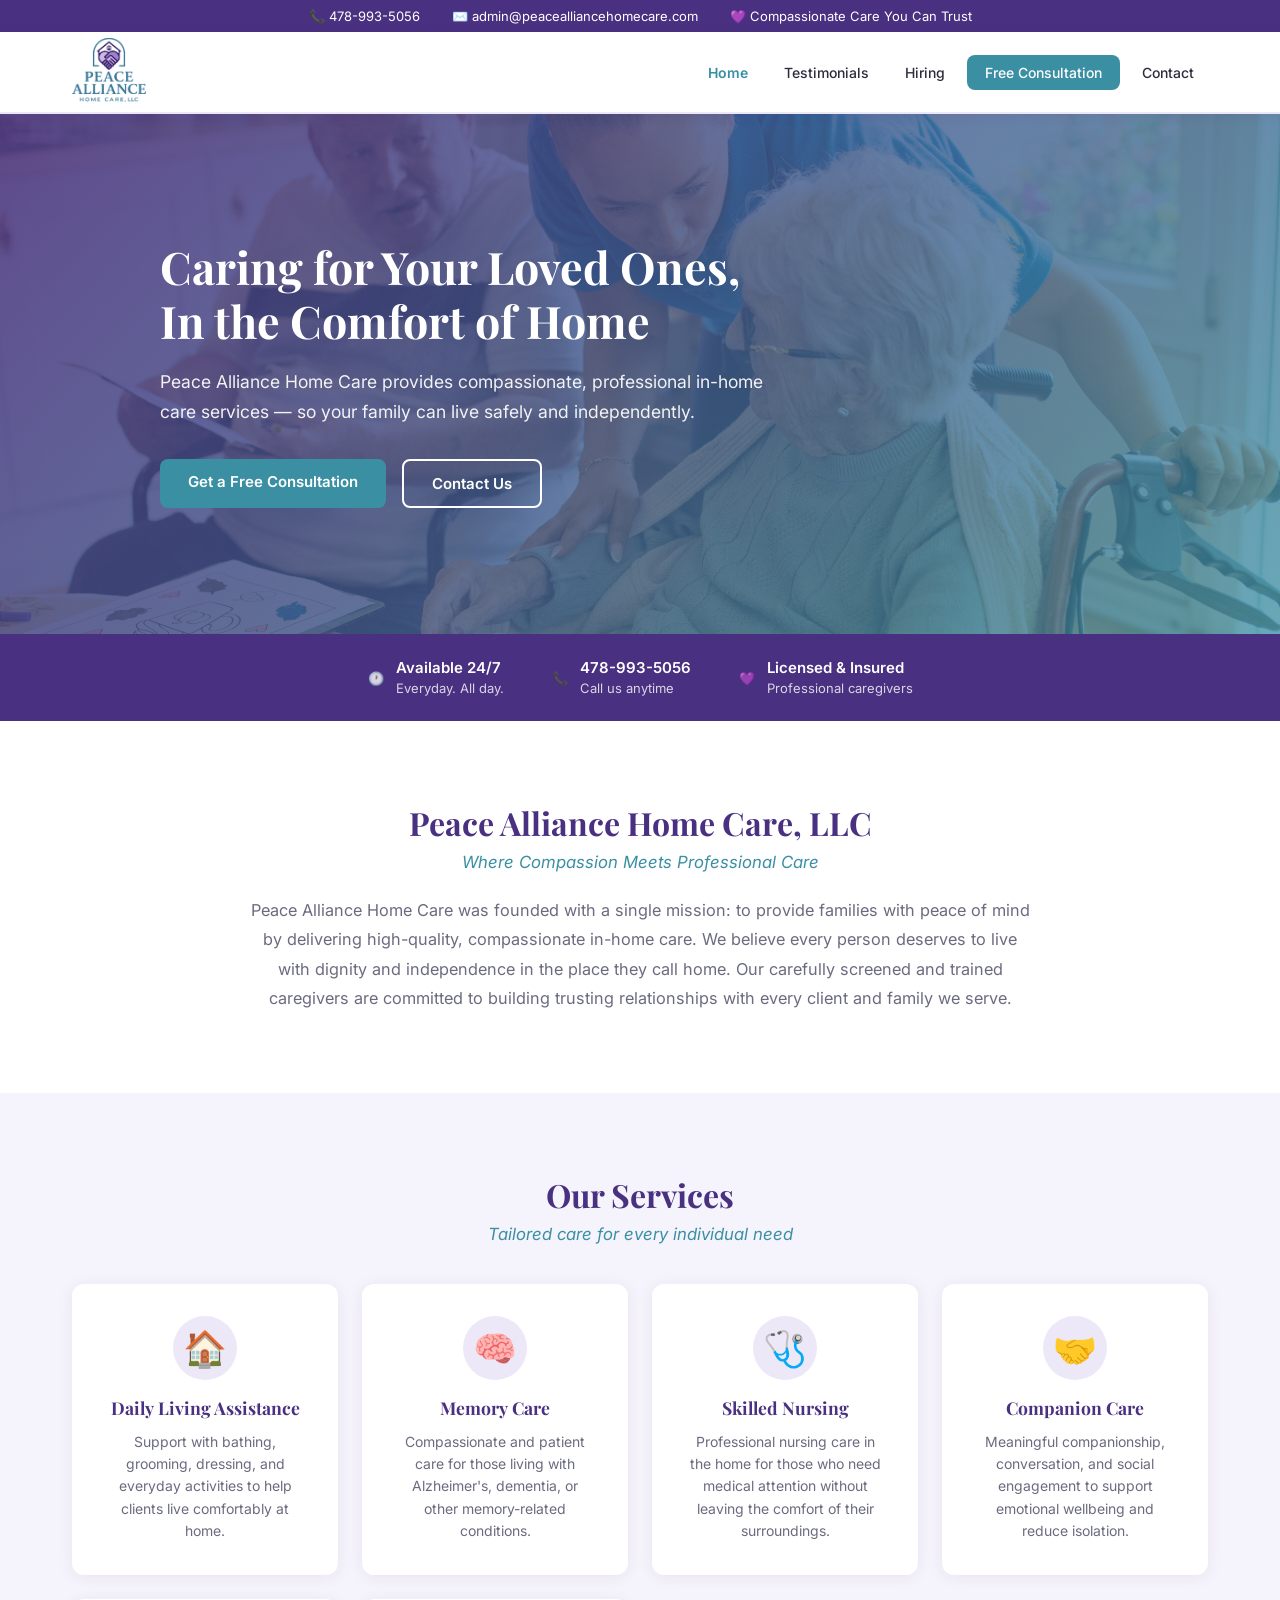
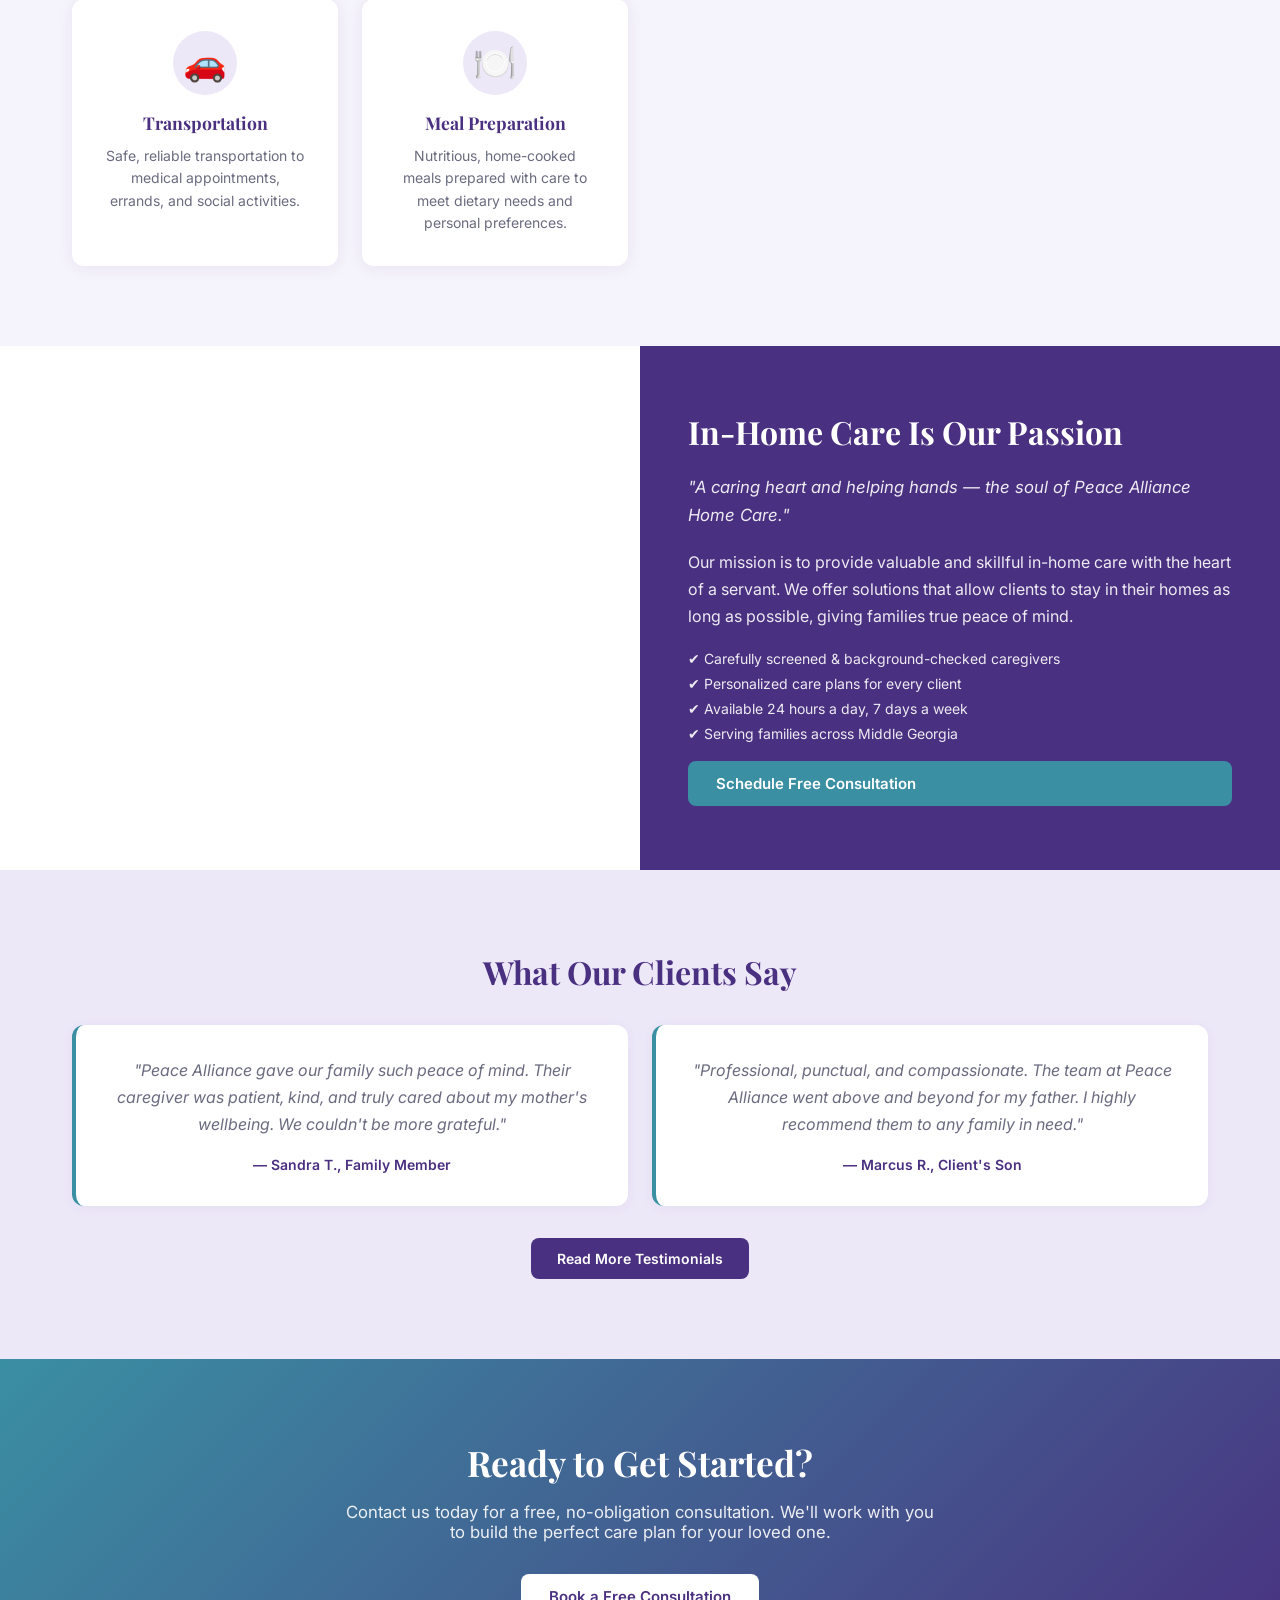
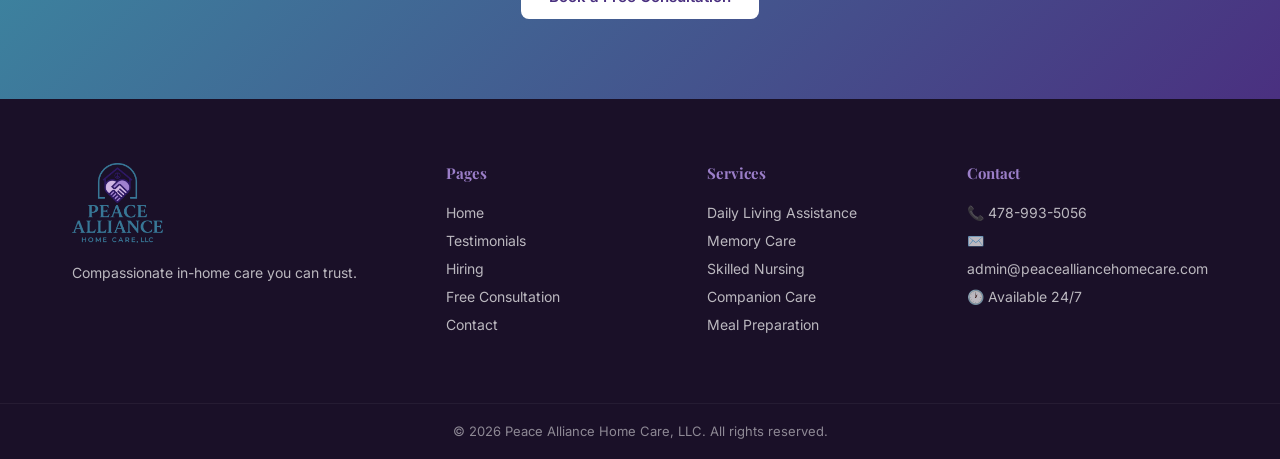
==== v1.html @ 39a07803 "Mobile-ready v2 with hamburger menu and responsive layout" ====
<!DOCTYPE html>
<html lang="en">
<head>
  <meta charset="UTF-8" />
  <meta name="viewport" content="width=device-width, initial-scale=1.0" />
  <title>Peace Alliance Home Care, LLC</title>
  <link rel="stylesheet" href="style.css" />
  <link href="https://fonts.googleapis.com/css2?family=Playfair+Display:wght@400;600;700&family=Inter:wght@300;400;500;600&display=swap" rel="stylesheet" />
</head>
<body>

  <!-- TOP BAR -->
  <div class="topbar">
    <div class="topbar-inner">
      <span>📞 478-993-5056</span>
      <span>✉️ admin@peacealliancehomecare.com</span>
      <span>💜 Compassionate Care You Can Trust</span>
    </div>
  </div>

  <!-- HEADER / NAV -->
  <header>
    <div class="header-inner">
      <div class="logo-wrap">
        <img src="logo.png" alt="Peace Alliance Home Care Logo" />
      </div>
      <nav>
        <a href="#" class="nav-link active" data-page="home">Home</a>
        <a href="#" class="nav-link" data-page="testimonials">Testimonials</a>
        <a href="#" class="nav-link" data-page="hiring">Hiring</a>
        <a href="#" class="nav-link cta-nav" data-page="consultation">Free Consultation</a>
        <a href="#" class="nav-link" data-page="contact">Contact</a>
      </nav>
    </div>
  </header>

  <!-- ═══════════════ HOME PAGE ═══════════════ -->
  <main id="page-home" class="page active">

    <!-- HERO SLIDESHOW -->
    <section class="hero">
      <div class="hero-slides">
        <div class="hero-slide active" style="background-image: url('hero1.jpg')"></div>
        <div class="hero-slide" style="background-image: url('hero2.jpg')"></div>
      </div>
      <div class="hero-overlay"></div>
      <div class="hero-content">
        <h1>Caring for Your Loved Ones,<br/>In the Comfort of Home</h1>
        <p>Peace Alliance Home Care provides compassionate, professional in-home care services — so your family can live safely and independently.</p>
        <div class="hero-btns">
          <a href="#" class="btn-primary" data-page="consultation">Get a Free Consultation</a>
          <a href="#" class="btn-outline" data-page="contact">Contact Us</a>
        </div>
      </div>
    </section>

    <!-- TRUST BAR -->
    <section class="trust-bar">
      <div class="trust-item">
        <span class="trust-icon">🕐</span>
        <div>
          <strong>Available 24/7</strong>
          <span>Everyday. All day.</span>
        </div>
      </div>
      <div class="trust-item">
        <span class="trust-icon">📞</span>
        <div>
          <strong>478-993-5056</strong>
          <span>Call us anytime</span>
        </div>
      </div>
      <div class="trust-item">
        <span class="trust-icon">💜</span>
        <div>
          <strong>Licensed & Insured</strong>
          <span>Professional caregivers</span>
        </div>
      </div>
    </section>

    <!-- ABOUT -->
    <section class="about-section">
      <div class="container">
        <h2>Peace Alliance Home Care, LLC</h2>
        <p class="subtitle">Where Compassion Meets Professional Care</p>
        <p class="about-text">Peace Alliance Home Care was founded with a single mission: to provide families with peace of mind by delivering high-quality, compassionate in-home care. We believe every person deserves to live with dignity and independence in the place they call home. Our carefully screened and trained caregivers are committed to building trusting relationships with every client and family we serve.</p>
      </div>
    </section>

    <!-- SERVICES -->
    <section class="services-section">
      <div class="container">
        <h2>Our Services</h2>
        <p class="subtitle">Tailored care for every individual need</p>
        <div class="services-grid">
          <div class="service-card">
            <div class="service-icon">🏠</div>
            <h3>Daily Living Assistance</h3>
            <p>Support with bathing, grooming, dressing, and everyday activities to help clients live comfortably at home.</p>
          </div>
          <div class="service-card">
            <div class="service-icon">🧠</div>
            <h3>Memory Care</h3>
            <p>Compassionate and patient care for those living with Alzheimer's, dementia, or other memory-related conditions.</p>
          </div>
          <div class="service-card">
            <div class="service-icon">🩺</div>
            <h3>Skilled Nursing</h3>
            <p>Professional nursing care in the home for those who need medical attention without leaving the comfort of their surroundings.</p>
          </div>
          <div class="service-card">
            <div class="service-icon">🤝</div>
            <h3>Companion Care</h3>
            <p>Meaningful companionship, conversation, and social engagement to support emotional wellbeing and reduce isolation.</p>
          </div>
          <div class="service-card">
            <div class="service-icon">🚗</div>
            <h3>Transportation</h3>
            <p>Safe, reliable transportation to medical appointments, errands, and social activities.</p>
          </div>
          <div class="service-card">
            <div class="service-icon">🍽️</div>
            <h3>Meal Preparation</h3>
            <p>Nutritious, home-cooked meals prepared with care to meet dietary needs and personal preferences.</p>
          </div>
        </div>
      </div>
    </section>

    <!-- SPLIT SECTION -->
    <section class="split-section">
      <div class="split-image"></div>
      <div class="split-content">
        <h2>In-Home Care Is Our Passion</h2>
        <p class="italic-tagline">"A caring heart and helping hands — the soul of Peace Alliance Home Care."</p>
        <p>Our mission is to provide valuable and skillful in-home care with the heart of a servant. We offer solutions that allow clients to stay in their homes as long as possible, giving families true peace of mind.</p>
        <ul class="check-list">
          <li>✔ Carefully screened & background-checked caregivers</li>
          <li>✔ Personalized care plans for every client</li>
          <li>✔ Available 24 hours a day, 7 days a week</li>
          <li>✔ Serving families across Middle Georgia</li>
        </ul>
        <a href="#" class="btn-primary" data-page="consultation">Schedule Free Consultation</a>
      </div>
    </section>

    <!-- TESTIMONIAL PREVIEW -->
    <section class="testimonial-preview">
      <div class="container">
        <h2>What Our Clients Say</h2>
        <div class="testimonial-cards">
          <div class="t-card">
            <p>"Peace Alliance gave our family such peace of mind. Their caregiver was patient, kind, and truly cared about my mother's wellbeing. We couldn't be more grateful."</p>
            <span>— Sandra T., Family Member</span>
          </div>
          <div class="t-card">
            <p>"Professional, punctual, and compassionate. The team at Peace Alliance went above and beyond for my father. I highly recommend them to any family in need."</p>
            <span>— Marcus R., Client's Son</span>
          </div>
        </div>
        <a href="#" class="btn-secondary" data-page="testimonials">Read More Testimonials</a>
      </div>
    </section>

    <!-- BOTTOM CTA -->
    <section class="cta-section">
      <div class="container">
        <h2>Ready to Get Started?</h2>
        <p>Contact us today for a free, no-obligation consultation. We'll work with you to build the perfect care plan for your loved one.</p>
        <a href="#" class="btn-primary" data-page="consultation">Book a Free Consultation</a>
      </div>
    </section>

  </main>

  <!-- ═══════════════ TESTIMONIALS PAGE ═══════════════ -->
  <main id="page-testimonials" class="page">
    <section class="page-hero">
      <h1>What Our Clients Say</h1>
      <p>Real stories from families we've had the honor of serving.</p>
    </section>
    <section class="container testimonials-page">
      <div class="t-grid">
        <div class="t-card-lg">
          <div class="stars">★★★★★</div>
          <p>"From the very first call, Peace Alliance made us feel heard and supported. Their caregiver became like family to us. Our mom was treated with such dignity and respect every single day."</p>
          <span>— Sandra T., Atlanta, GA</span>
        </div>
        <div class="t-card-lg">
          <div class="stars">★★★★★</div>
          <p>"I was nervous about hiring in-home care for my father, but Peace Alliance made the transition seamless. Professional, compassionate, and always on time. I can't recommend them enough."</p>
          <span>— Marcus R., Macon, GA</span>
        </div>
        <div class="t-card-lg">
          <div class="stars">★★★★★</div>
          <p>"The staff genuinely cared about my grandmother's happiness — not just her physical needs. She actually looked forward to her caregiver's visits. That says everything."</p>
          <span>— Denise W., Warner Robins, GA</span>
        </div>
        <div class="t-card-lg">
          <div class="stars">★★★★★</div>
          <p>"Peace Alliance stepped in during a really difficult time for our family. They were flexible, understanding, and incredibly professional. True angels in this field."</p>
          <span>— James & Patricia H., Milledgeville, GA</span>
        </div>
        <div class="t-card-lg">
          <div class="stars">★★★★★</div>
          <p>"Outstanding service from start to finish. The intake process was smooth and they matched us with a caregiver who was a perfect fit for my uncle's personality and needs."</p>
          <span>— Tanya M., Byron, GA</span>
        </div>
        <div class="t-card-lg">
          <div class="stars">★★★★★</div>
          <p>"I've used other home care agencies before and Peace Alliance is in a league of their own. The attention to detail, the follow-up, the care — it's second to none."</p>
          <span>— Robert K., Perry, GA</span>
        </div>
      </div>
      <div style="text-align:center; margin-top: 3rem;">
        <a href="#" class="btn-primary" data-page="consultation">Book a Free Consultation</a>
      </div>
    </section>
  </main>

  <!-- ═══════════════ HIRING PAGE ═══════════════ -->
  <main id="page-hiring" class="page">
    <section class="page-hero">
      <h1>Join Our Team</h1>
      <p>Make a difference every day. Build a career with purpose.</p>
    </section>
    <section class="container hiring-page">
      <div class="hiring-intro">
        <h2>Why Work at Peace Alliance Home Care?</h2>
        <p>We're looking for compassionate, dedicated caregivers who want to make a real difference in people's lives. At Peace Alliance, you're not just an employee — you're a valued member of a family that cares deeply about its team and clients.</p>
        <div class="perks-grid">
          <div class="perk">
            <span>💰</span>
            <h4>Competitive Pay</h4>
            <p>We offer competitive wages that reflect the important work you do.</p>
          </div>
          <div class="perk">
            <span>📅</span>
            <h4>Flexible Scheduling</h4>
            <p>Full-time, part-time, and weekend shifts available to fit your lifestyle.</p>
          </div>
          <div class="perk">
            <span>📚</span>
            <h4>Training & Growth</h4>
            <p>Ongoing training and professional development opportunities.</p>
          </div>
          <div class="perk">
            <span>🤝</span>
            <h4>Supportive Team</h4>
            <p>A management team that listens, supports, and values you.</p>
          </div>
        </div>
      </div>

      <div class="job-listings">
        <h2>Open Positions</h2>
        <div class="job-card">
          <div class="job-info">
            <h3>Certified Nursing Assistant (CNA)</h3>
            <span class="job-tag">Full-Time / Part-Time</span>
            <span class="job-tag">Middle Georgia</span>
          </div>
          <p>Support clients with daily living activities, personal care, and companionship under the supervision of a registered nurse.</p>
          <a href="#" class="btn-primary" data-page="contact">Apply Now</a>
        </div>
        <div class="job-card">
          <div class="job-info">
            <h3>Personal Care Aide (PCA)</h3>
            <span class="job-tag">Full-Time / Part-Time</span>
            <span class="job-tag">Middle Georgia</span>
          </div>
          <p>Assist clients with grooming, bathing, meal prep, light housekeeping, and transportation to appointments.</p>
          <a href="#" class="btn-primary" data-page="contact">Apply Now</a>
        </div>
        <div class="job-card">
          <div class="job-info">
            <h3>Companion Caregiver</h3>
            <span class="job-tag">Flexible Hours</span>
            <span class="job-tag">Middle Georgia</span>
          </div>
          <p>Provide social engagement, light assistance, and meaningful companionship to clients living alone or with family.</p>
          <a href="#" class="btn-primary" data-page="contact">Apply Now</a>
        </div>
      </div>

      <div class="hiring-cta">
        <p>Don't see your role? We're always looking for great people. Reach out at <a href="mailto:admin@peacealliancehomecare.com">admin@peacealliancehomecare.com</a></p>
      </div>
    </section>
  </main>

  <!-- ═══════════════ FREE CONSULTATION PAGE ═══════════════ -->
  <main id="page-consultation" class="page">
    <section class="page-hero">
      <h1>Free Consultation</h1>
      <p>Let's talk about how we can support your loved one — no obligation, no pressure.</p>
    </section>
    <section class="container consult-page">
      <div class="consult-layout">
        <div class="consult-info">
          <h2>What to Expect</h2>
          <p>Our free consultation is a no-pressure conversation where we listen to your family's needs and walk you through how Peace Alliance can help.</p>
          <ul class="check-list">
            <li>✔ Discuss your loved one's care needs</li>
            <li>✔ Review available services & scheduling</li>
            <li>✔ Learn about costs & insurance options</li>
            <li>✔ Get matched with the right caregiver</li>
            <li>✔ Ask any questions you may have</li>
          </ul>
          <div class="contact-callout">
            <p>📞 <strong>478-993-5056</strong></p>
            <p>✉️ <strong>admin@peacealliancehomecare.com</strong></p>
            <p>🕐 Available 24/7</p>
          </div>
        </div>
        <div class="consult-form">
          <h2>Schedule Your Consultation</h2>
          <form onsubmit="submitForm(event, 'consultation')">
            <div class="form-row">
              <div class="form-group">
                <label>Your Name *</label>
                <input type="text" placeholder="Jane Smith" required />
              </div>
              <div class="form-group">
                <label>Phone Number *</label>
                <input type="tel" placeholder="(478) 000-0000" required />
              </div>
            </div>
            <div class="form-group">
              <label>Email Address *</label>
              <input type="email" placeholder="you@email.com" required />
            </div>
            <div class="form-group">
              <label>Who needs care?</label>
              <select>
                <option>Parent</option>
                <option>Spouse / Partner</option>
                <option>Grandparent</option>
                <option>Myself</option>
                <option>Other</option>
              </select>
            </div>
            <div class="form-group">
              <label>What type of care are you looking for?</label>
              <select>
                <option>Daily Living Assistance</option>
                <option>Memory / Dementia Care</option>
                <option>Companion Care</option>
                <option>Skilled Nursing</option>
                <option>Post-Surgery Recovery</option>
                <option>Not Sure Yet</option>
              </select>
            </div>
            <div class="form-group">
              <label>Best time to reach you</label>
              <select>
                <option>Morning (8am – 12pm)</option>
                <option>Afternoon (12pm – 5pm)</option>
                <option>Evening (5pm – 8pm)</option>
                <option>Anytime</option>
              </select>
            </div>
            <div class="form-group">
              <label>Additional Notes</label>
              <textarea placeholder="Tell us more about your loved one's situation…" rows="4"></textarea>
            </div>
            <button type="submit" class="btn-primary full-width">Request My Free Consultation</button>
          </form>
        </div>
      </div>
    </section>
  </main>

  <!-- ═══════════════ CONTACT PAGE ═══════════════ -->
  <main id="page-contact" class="page">
    <section class="page-hero">
      <h1>Contact Us</h1>
      <p>We're here for your family — reach out anytime.</p>
    </section>
    <section class="container contact-page">
      <div class="contact-layout">
        <div class="contact-info">
          <h2>Get In Touch</h2>
          <div class="contact-block">
            <span class="c-icon">📞</span>
            <div>
              <strong>Phone</strong>
              <p>478-993-5056</p>
            </div>
          </div>
          <div class="contact-block">
            <span class="c-icon">✉️</span>
            <div>
              <strong>Email</strong>
              <p>admin@peacealliancehomecare.com</p>
            </div>
          </div>
          <div class="contact-block">
            <span class="c-icon">🕐</span>
            <div>
              <strong>Hours</strong>
              <p>Available 24 hours a day,<br/>7 days a week, 365 days a year</p>
            </div>
          </div>
          <div class="contact-block">
            <span class="c-icon">📍</span>
            <div>
              <strong>Service Area</strong>
              <p>Middle Georgia &amp; surrounding communities</p>
            </div>
          </div>
        </div>
        <div class="contact-form">
          <h2>Send Us a Message</h2>
          <form onsubmit="submitForm(event, 'contact')">
            <div class="form-row">
              <div class="form-group">
                <label>Name *</label>
                <input type="text" placeholder="Your full name" required />
              </div>
              <div class="form-group">
                <label>Phone</label>
                <input type="tel" placeholder="(478) 000-0000" />
              </div>
            </div>
            <div class="form-group">
              <label>Email *</label>
              <input type="email" placeholder="you@email.com" required />
            </div>
            <div class="form-group">
              <label>Subject</label>
              <select>
                <option>General Inquiry</option>
                <option>Care Services</option>
                <option>Employment / Careers</option>
                <option>Insurance & Billing</option>
                <option>Schedule a Visit</option>
              </select>
            </div>
            <div class="form-group">
              <label>Message *</label>
              <textarea placeholder="How can we help you?" rows="5" required></textarea>
            </div>
            <button type="submit" class="btn-primary full-width">Send Message</button>
          </form>
        </div>
      </div>
    </section>
  </main>

  <!-- SUCCESS TOAST -->
  <div id="toast" class="toast">Message sent! We'll be in touch soon. 💜</div>

  <!-- FOOTER -->
  <footer>
    <div class="footer-inner">
      <div class="footer-col">
        <img src="logo.png" alt="Peace Alliance Home Care" style="height:80px; margin-bottom:12px;" />
        <p>Compassionate in-home care you can trust.</p>
      </div>
      <div class="footer-col">
        <h4>Pages</h4>
        <a href="#" data-page="home">Home</a>
        <a href="#" data-page="testimonials">Testimonials</a>
        <a href="#" data-page="hiring">Hiring</a>
        <a href="#" data-page="consultation">Free Consultation</a>
        <a href="#" data-page="contact">Contact</a>
      </div>
      <div class="footer-col">
        <h4>Services</h4>
        <p>Daily Living Assistance</p>
        <p>Memory Care</p>
        <p>Skilled Nursing</p>
        <p>Companion Care</p>
        <p>Meal Preparation</p>
      </div>
      <div class="footer-col">
        <h4>Contact</h4>
        <p>📞 478-993-5056</p>
        <p>✉️ admin@peacealliancehomecare.com</p>
        <p>🕐 Available 24/7</p>
      </div>
    </div>
    <div class="footer-bottom">
      <p>© 2026 Peace Alliance Home Care, LLC. All rights reserved.</p>
    </div>
  </footer>

  <script src="app.js"></script>
</body>
</html>
---- style.css ----
/* ═══════════════════════════════════════════════
   PEACE ALLIANCE HOME CARE — Color Palette
   Teal:        #3A8FA3  (logo text)
   Deep Purple: #4A3080  (logo house/peace)
   Lavender:    #9B7EC8  (logo heart)
   Light bg:    #F5F3FB
   ═══════════════════════════════════════════════ */

* { margin: 0; padding: 0; box-sizing: border-box; }

:root {
  --teal:       #3A8FA3;
  --teal-dark:  #2C7087;
  --purple:     #4A3080;
  --lavender:   #9B7EC8;
  --lav-light:  #EDE8F8;
  --bg:         #F5F3FB;
  --white:      #FFFFFF;
  --text:       #2C2C3E;
  --text-light: #6B6B80;
}

body {
  font-family: 'Inter', sans-serif;
  color: var(--text);
  background: var(--white);
}

h1, h2, h3, h4 {
  font-family: 'Playfair Display', serif;
}

a { text-decoration: none; color: inherit; }

/* ── TOP BAR ── */
.topbar {
  background: var(--purple);
  color: white;
  font-size: 13px;
  padding: 8px 0;
}
.topbar-inner {
  max-width: 1200px;
  margin: 0 auto;
  padding: 0 2rem;
  display: flex;
  gap: 2rem;
  justify-content: center;
  flex-wrap: wrap;
}

/* ── HEADER ── */
header {
  background: white;
  border-bottom: 2px solid var(--lav-light);
  position: sticky;
  top: 0;
  z-index: 100;
  box-shadow: 0 2px 12px rgba(74,48,128,0.08);
}
.header-inner {
  max-width: 1200px;
  margin: 0 auto;
  padding: 0 2rem;
  display: flex;
  align-items: center;
  justify-content: space-between;
  height: 80px;
}
.logo-wrap img {
  height: 65px;
  object-fit: contain;
}
nav {
  display: flex;
  align-items: center;
  gap: 0.5rem;
}
.nav-link {
  padding: 8px 14px;
  font-size: 14px;
  font-weight: 500;
  color: var(--text);
  border-radius: 6px;
  transition: all 0.2s;
  cursor: pointer;
}
.nav-link:hover { color: var(--teal); background: var(--lav-light); }
.nav-link.active { color: var(--teal); font-weight: 600; }
.nav-link.cta-nav {
  background: var(--teal);
  color: white !important;
  border-radius: 8px;
  padding: 9px 18px;
}
.nav-link.cta-nav:hover { background: var(--teal-dark); }

/* ── PAGE SWITCHER ── */
.page { display: none; }
.page.active { display: block; }

/* ── BUTTONS ── */
.btn-primary {
  display: inline-block;
  background: var(--teal);
  color: white;
  padding: 13px 28px;
  border-radius: 8px;
  font-weight: 600;
  font-size: 15px;
  transition: background 0.2s;
  cursor: pointer;
  border: none;
}
.btn-primary:hover { background: var(--teal-dark); }
.btn-primary.full-width { width: 100%; text-align: center; }

.btn-outline {
  display: inline-block;
  background: transparent;
  color: white;
  padding: 13px 28px;
  border-radius: 8px;
  font-weight: 600;
  font-size: 15px;
  border: 2px solid white;
  cursor: pointer;
  transition: all 0.2s;
}
.btn-outline:hover { background: white; color: var(--teal); }

.btn-secondary {
  display: inline-block;
  background: var(--purple);
  color: white;
  padding: 12px 26px;
  border-radius: 8px;
  font-weight: 600;
  font-size: 14px;
  cursor: pointer;
  transition: background 0.2s;
}
.btn-secondary:hover { background: var(--teal); }

/* ── HERO ── */
.hero {
  position: relative;
  min-height: 520px;
  display: flex;
  align-items: center;
  overflow: hidden;
}
.hero-slides {
  position: absolute;
  inset: 0;
}
.hero-slide {
  position: absolute;
  inset: 0;
  background-size: cover;
  background-position: center;
  opacity: 0;
  transition: opacity 1.2s ease-in-out;
}
.hero-slide.active {
  opacity: 1;
}
.hero-overlay {
  position: absolute;
  inset: 0;
  background: linear-gradient(135deg, rgba(74,48,128,0.85) 0%, rgba(58,143,163,0.75) 100%);
}
.hero-content {
  position: relative;
  z-index: 2;
  max-width: 1200px;
  margin: 0 auto;
  padding: 4rem 2rem;
  color: white;
  max-width: 680px;
  margin-left: 10%;
}
.hero-content h1 {
  font-size: 2.8rem;
  line-height: 1.2;
  margin-bottom: 1.2rem;
  font-weight: 700;
}
.hero-content p {
  font-size: 1.1rem;
  line-height: 1.7;
  margin-bottom: 2rem;
  opacity: 0.92;
}
.hero-btns {
  display: flex;
  gap: 1rem;
  flex-wrap: wrap;
}

/* ── TRUST BAR ── */
.trust-bar {
  background: var(--purple);
  color: white;
  display: flex;
  justify-content: center;
  gap: 3rem;
  padding: 1.5rem 2rem;
  flex-wrap: wrap;
}
.trust-item {
  display: flex;
  align-items: center;
  gap: 12px;
}
.trust-icon { font-size: 1.6rem; }
.trust-item strong { display: block; font-size: 15px; font-weight: 600; }
.trust-item span { font-size: 13px; opacity: 0.8; }

/* ── CONTAINER ── */
.container {
  max-width: 1200px;
  margin: 0 auto;
  padding: 5rem 2rem;
}

/* ── ABOUT ── */
.about-section {
  background: white;
  text-align: center;
}
.about-section h2 { font-size: 2rem; color: var(--purple); margin-bottom: 0.5rem; }
.subtitle { color: var(--teal); font-size: 1.05rem; margin-bottom: 1.5rem; font-style: italic; }
.about-text {
  max-width: 780px;
  margin: 0 auto;
  line-height: 1.8;
  color: var(--text-light);
  font-size: 1.02rem;
}

/* ── SERVICES ── */
.services-section { background: var(--bg); }
.services-section h2 { text-align: center; font-size: 2rem; color: var(--purple); margin-bottom: 0.5rem; }
.services-section .subtitle { text-align: center; }
.services-grid {
  display: grid;
  grid-template-columns: repeat(auto-fit, minmax(260px, 1fr));
  gap: 1.5rem;
  margin-top: 2.5rem;
}
.service-card {
  background: white;
  border-radius: 12px;
  padding: 2rem;
  text-align: center;
  box-shadow: 0 2px 16px rgba(74,48,128,0.07);
  transition: transform 0.2s, box-shadow 0.2s;
}
.service-card:hover {
  transform: translateY(-4px);
  box-shadow: 0 8px 28px rgba(74,48,128,0.13);
}
.service-icon {
  font-size: 2.2rem;
  width: 64px; height: 64px;
  background: var(--lav-light);
  border-radius: 50%;
  display: flex; align-items: center; justify-content: center;
  margin: 0 auto 1rem;
}
.service-card h3 { font-size: 1.1rem; color: var(--purple); margin-bottom: 0.7rem; }
.service-card p { font-size: 14px; color: var(--text-light); line-height: 1.6; }

/* ── SPLIT SECTION ── */
.split-section {
  display: grid;
  grid-template-columns: 1fr 1fr;
  min-height: 480px;
}
.split-image {
  background: url('https://images.unsplash.com/photo-1559839734-2b71ea197ec2?w=800&q=80') center/cover no-repeat;
}
.split-content {
  background: var(--purple);
  color: white;
  padding: 4rem 3rem;
  display: flex;
  flex-direction: column;
  justify-content: center;
  gap: 1.2rem;
}
.split-content h2 { font-size: 2rem; }
.italic-tagline { font-style: italic; opacity: 0.85; font-size: 1.05rem; }
.split-content p { line-height: 1.7; opacity: 0.9; }
.check-list { list-style: none; display: flex; flex-direction: column; gap: 0.5rem; }
.check-list li { font-size: 14px; opacity: 0.9; }

/* ── TESTIMONIAL PREVIEW ── */
.testimonial-preview {
  background: var(--lav-light);
}
.testimonial-preview h2 { text-align: center; font-size: 2rem; color: var(--purple); margin-bottom: 2rem; }
.testimonial-cards {
  display: grid;
  grid-template-columns: 1fr 1fr;
  gap: 1.5rem;
  margin-bottom: 2rem;
}
.t-card {
  background: white;
  border-radius: 12px;
  padding: 2rem;
  border-left: 4px solid var(--teal);
  box-shadow: 0 2px 12px rgba(74,48,128,0.06);
}
.t-card p { font-style: italic; line-height: 1.7; color: var(--text-light); margin-bottom: 1rem; }
.t-card span { font-weight: 600; color: var(--purple); font-size: 14px; }
.testimonial-preview > .container { text-align: center; }

/* ── CTA SECTION ── */
.cta-section {
  background: linear-gradient(135deg, var(--teal) 0%, var(--purple) 100%);
  text-align: center;
  color: white;
}
.cta-section h2 { font-size: 2.2rem; margin-bottom: 1rem; }
.cta-section p { font-size: 1.05rem; opacity: 0.9; margin-bottom: 2rem; max-width: 600px; margin-left: auto; margin-right: auto; }
.cta-section .btn-primary { background: white; color: var(--purple); }
.cta-section .btn-primary:hover { background: var(--lav-light); }

/* ── PAGE HERO ── */
.page-hero {
  background: linear-gradient(135deg, var(--purple) 0%, var(--teal) 100%);
  color: white;
  text-align: center;
  padding: 5rem 2rem;
}
.page-hero h1 { font-size: 2.5rem; margin-bottom: 0.8rem; }
.page-hero p { font-size: 1.1rem; opacity: 0.88; }

/* ── TESTIMONIALS PAGE ── */
.testimonials-page { text-align: center; }
.t-grid {
  display: grid;
  grid-template-columns: repeat(auto-fit, minmax(320px, 1fr));
  gap: 1.5rem;
}
.t-card-lg {
  background: white;
  border-radius: 12px;
  padding: 2rem;
  border-top: 4px solid var(--lavender);
  box-shadow: 0 2px 16px rgba(74,48,128,0.07);
  text-align: left;
}
.stars { color: #f5a623; font-size: 1.1rem; margin-bottom: 0.8rem; }
.t-card-lg p { font-style: italic; line-height: 1.7; color: var(--text-light); margin-bottom: 1rem; }
.t-card-lg span { font-weight: 600; color: var(--purple); font-size: 14px; }

/* ── HIRING PAGE ── */
.hiring-page {}
.hiring-intro { margin-bottom: 3rem; }
.hiring-intro h2 { font-size: 1.8rem; color: var(--purple); margin-bottom: 1rem; }
.hiring-intro > p { color: var(--text-light); line-height: 1.7; max-width: 720px; margin-bottom: 2rem; }
.perks-grid {
  display: grid;
  grid-template-columns: repeat(auto-fit, minmax(200px, 1fr));
  gap: 1.5rem;
}
.perk {
  background: var(--lav-light);
  border-radius: 12px;
  padding: 1.5rem;
  text-align: center;
}
.perk span { font-size: 2rem; display: block; margin-bottom: 0.8rem; }
.perk h4 { color: var(--purple); margin-bottom: 0.5rem; }
.perk p { font-size: 14px; color: var(--text-light); line-height: 1.5; }
.job-listings h2 { font-size: 1.8rem; color: var(--purple); margin-bottom: 1.5rem; }
.job-card {
  background: white;
  border: 1px solid var(--lav-light);
  border-radius: 12px;
  padding: 1.8rem;
  margin-bottom: 1rem;
  display: flex;
  flex-direction: column;
  gap: 0.8rem;
  box-shadow: 0 2px 12px rgba(74,48,128,0.05);
}
.job-info { display: flex; align-items: center; flex-wrap: wrap; gap: 0.8rem; }
.job-info h3 { font-size: 1.2rem; color: var(--purple); flex: 1; }
.job-tag {
  background: var(--lav-light);
  color: var(--purple);
  padding: 4px 12px;
  border-radius: 20px;
  font-size: 12px;
  font-weight: 500;
}
.job-card p { color: var(--text-light); font-size: 14px; line-height: 1.6; }
.job-card .btn-primary { align-self: flex-start; }
.hiring-cta {
  margin-top: 2rem;
  padding: 1.5rem;
  background: var(--lav-light);
  border-radius: 10px;
  text-align: center;
  color: var(--text-light);
}
.hiring-cta a { color: var(--teal); font-weight: 600; }

/* ── CONSULTATION PAGE ── */
.consult-page {}
.consult-layout {
  display: grid;
  grid-template-columns: 1fr 1.2fr;
  gap: 4rem;
  align-items: start;
}
.consult-info h2 { font-size: 1.8rem; color: var(--purple); margin-bottom: 1rem; }
.consult-info p { color: var(--text-light); line-height: 1.7; margin-bottom: 1.5rem; }
.consult-info .check-list li { color: var(--text-light); }
.contact-callout {
  background: var(--lav-light);
  border-radius: 10px;
  padding: 1.5rem;
  margin-top: 1.5rem;
  display: flex;
  flex-direction: column;
  gap: 0.5rem;
}
.contact-callout p { color: var(--purple); font-size: 15px; }

/* ── FORMS ── */
.consult-form, .contact-form {
  background: white;
  border-radius: 14px;
  padding: 2.5rem;
  box-shadow: 0 4px 24px rgba(74,48,128,0.1);
}
.consult-form h2, .contact-form h2 { font-size: 1.6rem; color: var(--purple); margin-bottom: 1.5rem; }
.form-row { display: grid; grid-template-columns: 1fr 1fr; gap: 1rem; }
.form-group { margin-bottom: 1.2rem; }
.form-group label { display: block; font-size: 13px; font-weight: 600; color: var(--text); margin-bottom: 6px; }
.form-group input,
.form-group select,
.form-group textarea {
  width: 100%;
  padding: 11px 14px;
  border: 1.5px solid #ddd;
  border-radius: 8px;
  font-size: 14px;
  font-family: 'Inter', sans-serif;
  color: var(--text);
  transition: border-color 0.2s;
  background: #fafafa;
}
.form-group input:focus,
.form-group select:focus,
.form-group textarea:focus {
  outline: none;
  border-color: var(--teal);
  background: white;
}

/* ── CONTACT PAGE ── */
.contact-page {}
.contact-layout {
  display: grid;
  grid-template-columns: 1fr 1.3fr;
  gap: 4rem;
  align-items: start;
}
.contact-info h2 { font-size: 1.8rem; color: var(--purple); margin-bottom: 2rem; }
.contact-block {
  display: flex;
  gap: 1rem;
  align-items: flex-start;
  margin-bottom: 1.8rem;
}
.c-icon { font-size: 1.5rem; flex-shrink: 0; margin-top: 2px; }
.contact-block strong { display: block; color: var(--purple); font-size: 15px; margin-bottom: 4px; }
.contact-block p { color: var(--text-light); font-size: 14px; line-height: 1.5; }

/* ── FOOTER ── */
footer {
  background: #1a1028;
  color: white;
}
.footer-inner {
  max-width: 1200px;
  margin: 0 auto;
  padding: 4rem 2rem;
  display: grid;
  grid-template-columns: 1.5fr 1fr 1fr 1fr;
  gap: 2rem;
}
.footer-col h4 { color: var(--lavender); margin-bottom: 1rem; font-size: 15px; }
.footer-col p, .footer-col a { font-size: 14px; opacity: 0.7; line-height: 2; display: block; }
.footer-col a:hover { opacity: 1; color: var(--lavender); }
.footer-bottom {
  border-top: 1px solid rgba(255,255,255,0.1);
  text-align: center;
  padding: 1.2rem;
  font-size: 13px;
  opacity: 0.5;
}

/* ── TOAST ── */
.toast {
  position: fixed;
  bottom: 2rem;
  right: 2rem;
  background: var(--teal);
  color: white;
  padding: 1rem 1.5rem;
  border-radius: 10px;
  font-weight: 500;
  font-size: 15px;
  box-shadow: 0 4px 20px rgba(0,0,0,0.2);
  opacity: 0;
  transform: translateY(10px);
  transition: all 0.3s;
  pointer-events: none;
  z-index: 999;
}
.toast.show { opacity: 1; transform: translateY(0); }

/* ── RESPONSIVE ── */
@media (max-width: 768px) {
  .header-inner { flex-direction: column; height: auto; padding: 1rem; gap: 0.8rem; }
  nav { flex-wrap: wrap; justify-content: center; }
  .hero-content { margin-left: 0; }
  .hero-content h1 { font-size: 2rem; }
  .split-section { grid-template-columns: 1fr; }
  .split-image { min-height: 260px; }
  .testimonial-cards { grid-template-columns: 1fr; }
  .consult-layout, .contact-layout { grid-template-columns: 1fr; }
  .footer-inner { grid-template-columns: 1fr 1fr; }
  .form-row { grid-template-columns: 1fr; }
}
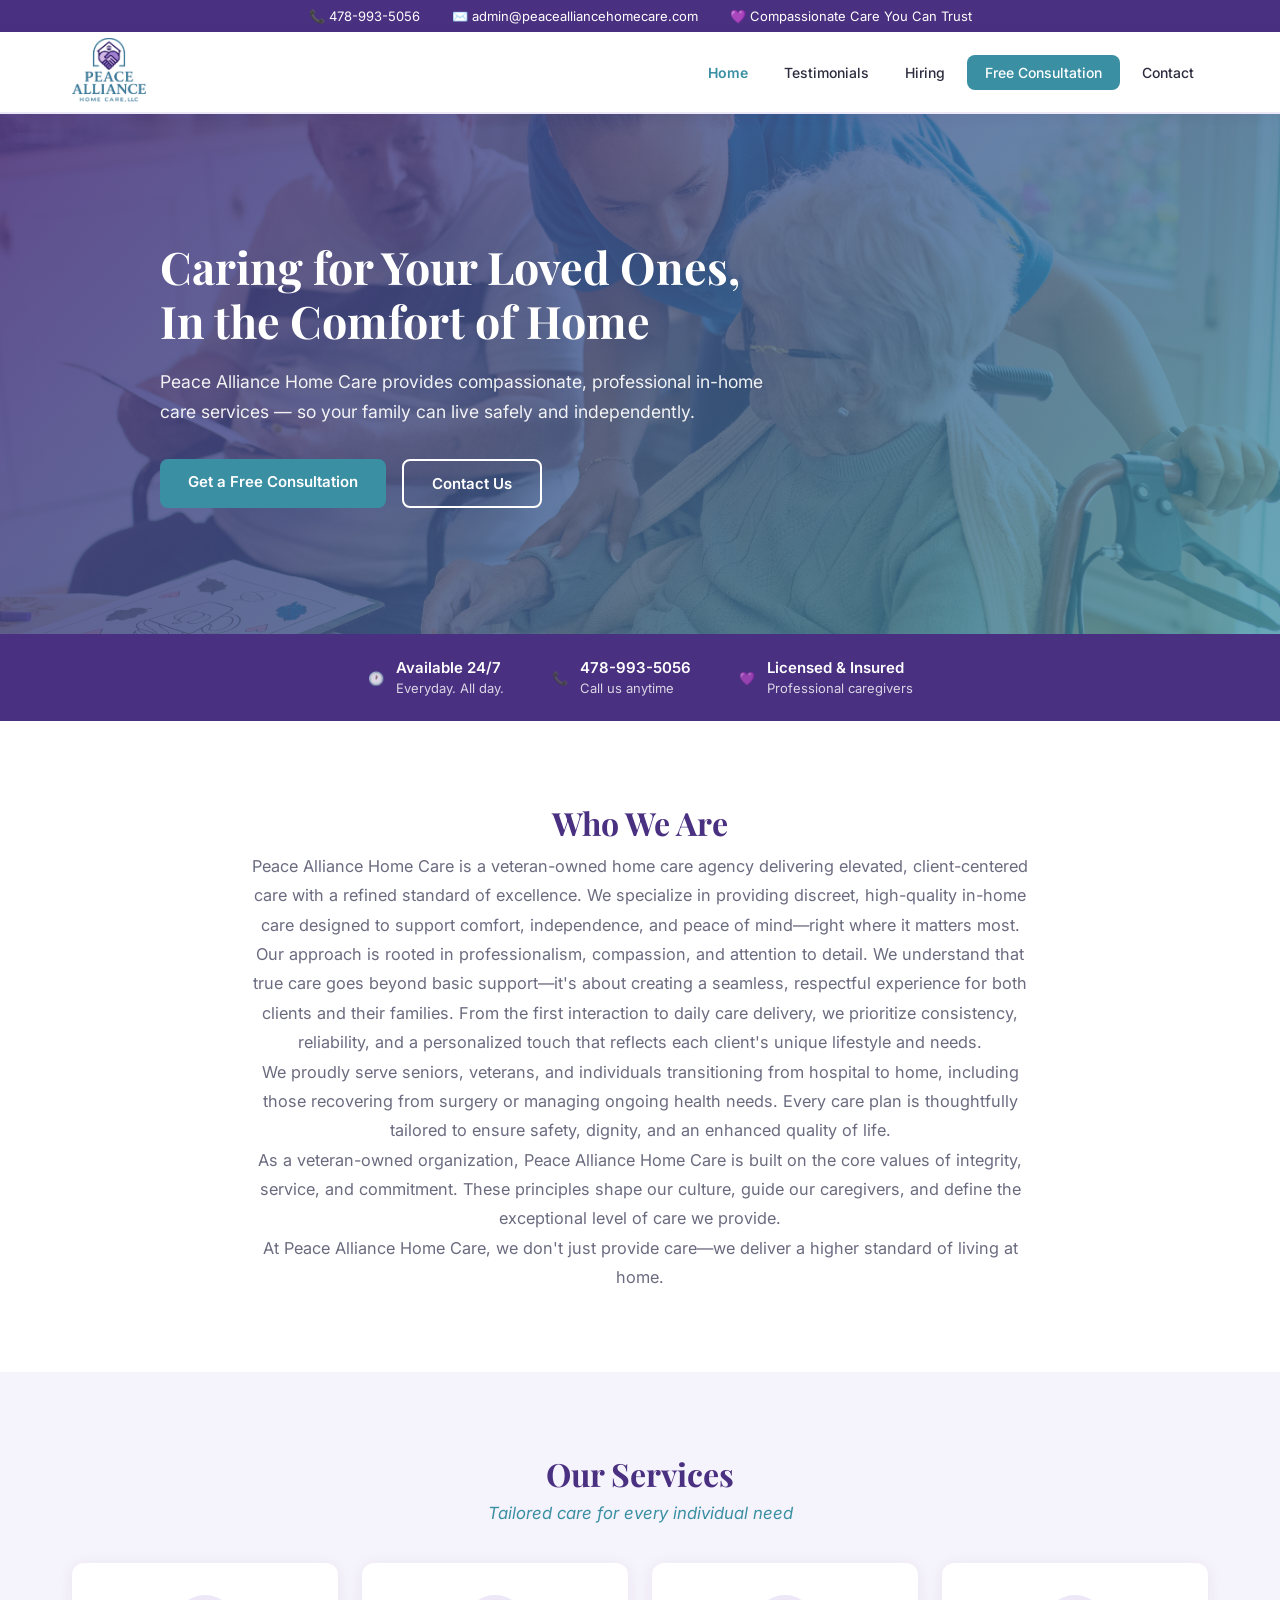
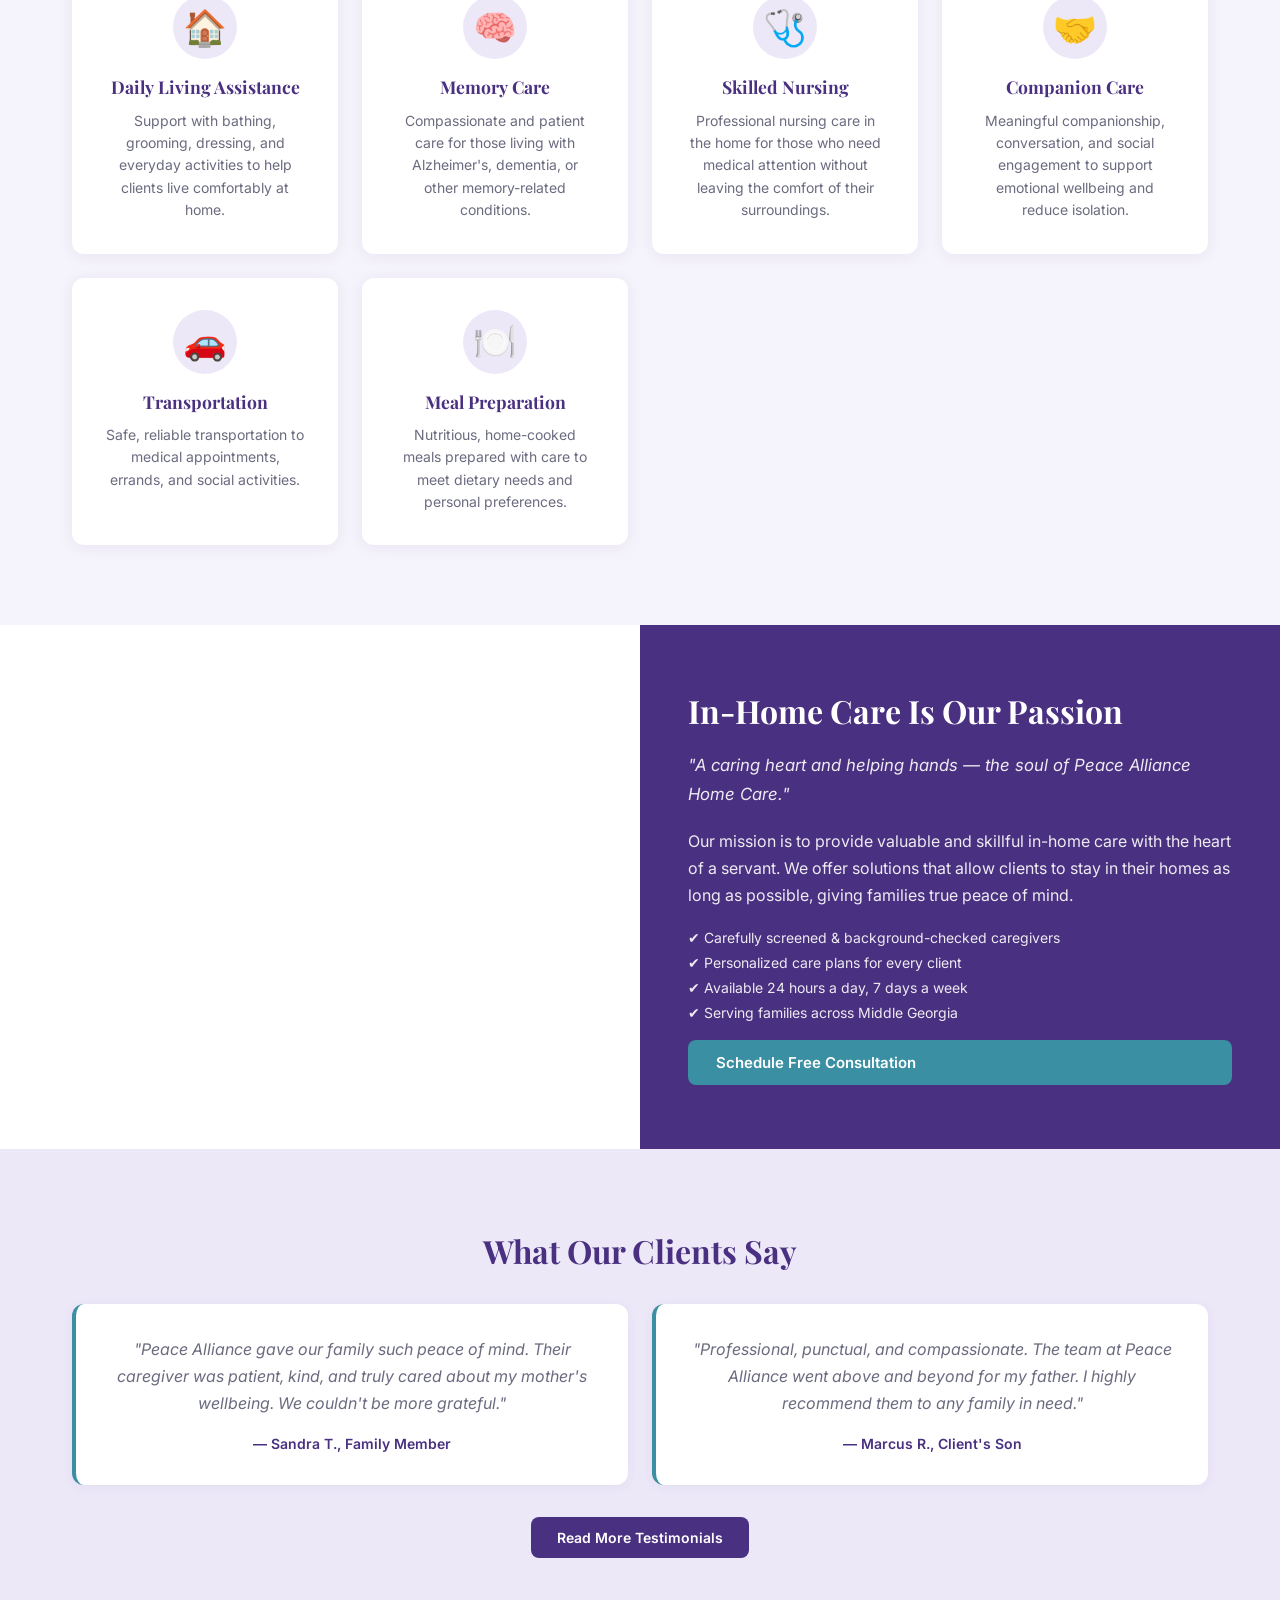
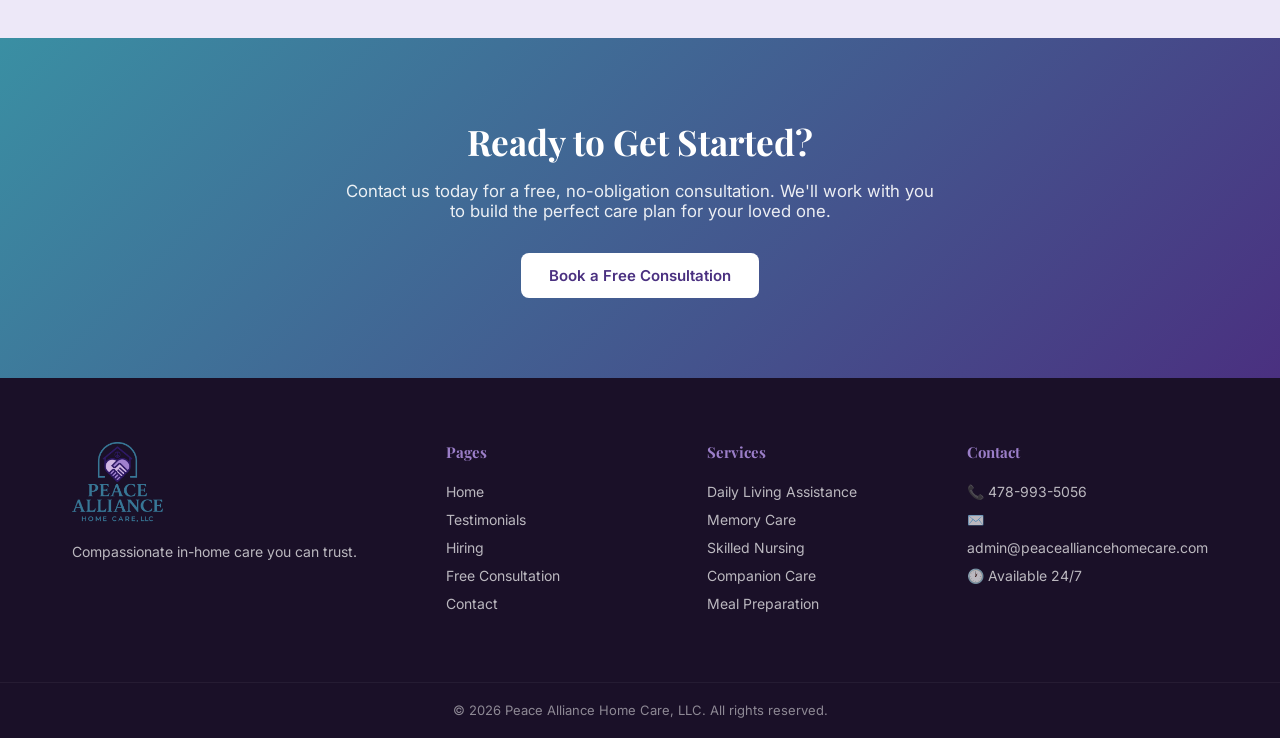
==== commit c4309d96: "Update About Us section in v1 with veteran-owned agency copy" ====
--- a/v1.html
+++ b/v1.html
@@ -82,9 +82,12 @@
     <!-- ABOUT -->
     <section class="about-section">
       <div class="container">
-        <h2>Peace Alliance Home Care, LLC</h2>
-        <p class="subtitle">Where Compassion Meets Professional Care</p>
-        <p class="about-text">Peace Alliance Home Care was founded with a single mission: to provide families with peace of mind by delivering high-quality, compassionate in-home care. We believe every person deserves to live with dignity and independence in the place they call home. Our carefully screened and trained caregivers are committed to building trusting relationships with every client and family we serve.</p>
+        <h2>Who We Are</h2>
+        <p class="about-text">Peace Alliance Home Care is a veteran-owned home care agency delivering elevated, client-centered care with a refined standard of excellence. We specialize in providing discreet, high-quality in-home care designed to support comfort, independence, and peace of mind—right where it matters most.</p>
+        <p class="about-text">Our approach is rooted in professionalism, compassion, and attention to detail. We understand that true care goes beyond basic support—it's about creating a seamless, respectful experience for both clients and their families. From the first interaction to daily care delivery, we prioritize consistency, reliability, and a personalized touch that reflects each client's unique lifestyle and needs.</p>
+        <p class="about-text">We proudly serve seniors, veterans, and individuals transitioning from hospital to home, including those recovering from surgery or managing ongoing health needs. Every care plan is thoughtfully tailored to ensure safety, dignity, and an enhanced quality of life.</p>
+        <p class="about-text">As a veteran-owned organization, Peace Alliance Home Care is built on the core values of integrity, service, and commitment. These principles shape our culture, guide our caregivers, and define the exceptional level of care we provide.</p>
+        <p class="about-text">At Peace Alliance Home Care, we don't just provide care—we deliver a higher standard of living at home.</p>
       </div>
     </section>
 
